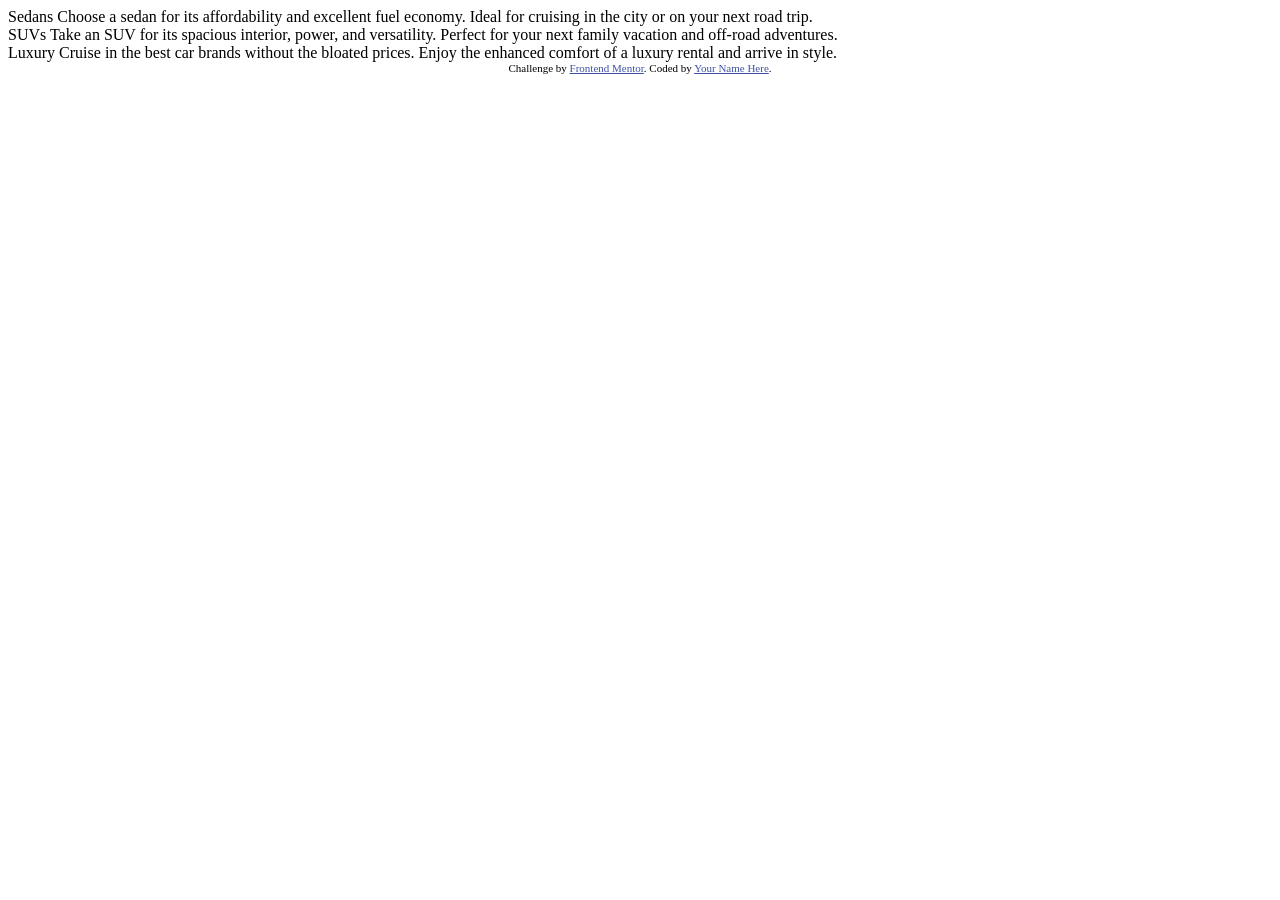
==== index.html @ 95c15b42 "Starter files" ====
<!DOCTYPE html>
<html lang="en">
   <head>
      <meta charset="UTF-8" />
      <meta name="viewport" content="width=device-width, initial-scale=1.0" />
      <!-- displays site properly based on user's device -->

      <link
         rel="icon"
         type="image/png"
         sizes="32x32"
         href="./images/favicon-32x32.png"
      />

      <title>Frontend Mentor | 3-column preview card component</title>

      <!-- Feel free to remove these styles or customise in your own stylesheet 👍 -->
      <style>
         .attribution {
            font-size: 11px;
            text-align: center;
         }
         .attribution a {
            color: hsl(228, 45%, 44%);
         }
      </style>
   </head>
   <body>
      <section>
         <div class="card one">
            Sedans Choose a sedan for its affordability and excellent fuel
            economy. Ideal for cruising in the city or on your next road trip.
         </div>

         <div class="card two">
            SUVs Take an SUV for its spacious interior, power, and versatility.
            Perfect for your next family vacation and off-road adventures.
         </div>

         <div class="card three">
            Luxury Cruise in the best car brands without the bloated prices.
            Enjoy the enhanced comfort of a luxury rental and arrive in style.
         </div>
      </section>

      <div class="attribution">
         Challenge by
         <a href="https://www.frontendmentor.io?ref=challenge" target="_blank"
            >Frontend Mentor</a
         >. Coded by <a href="#">Your Name Here</a>.
      </div>
   </body>
</html>
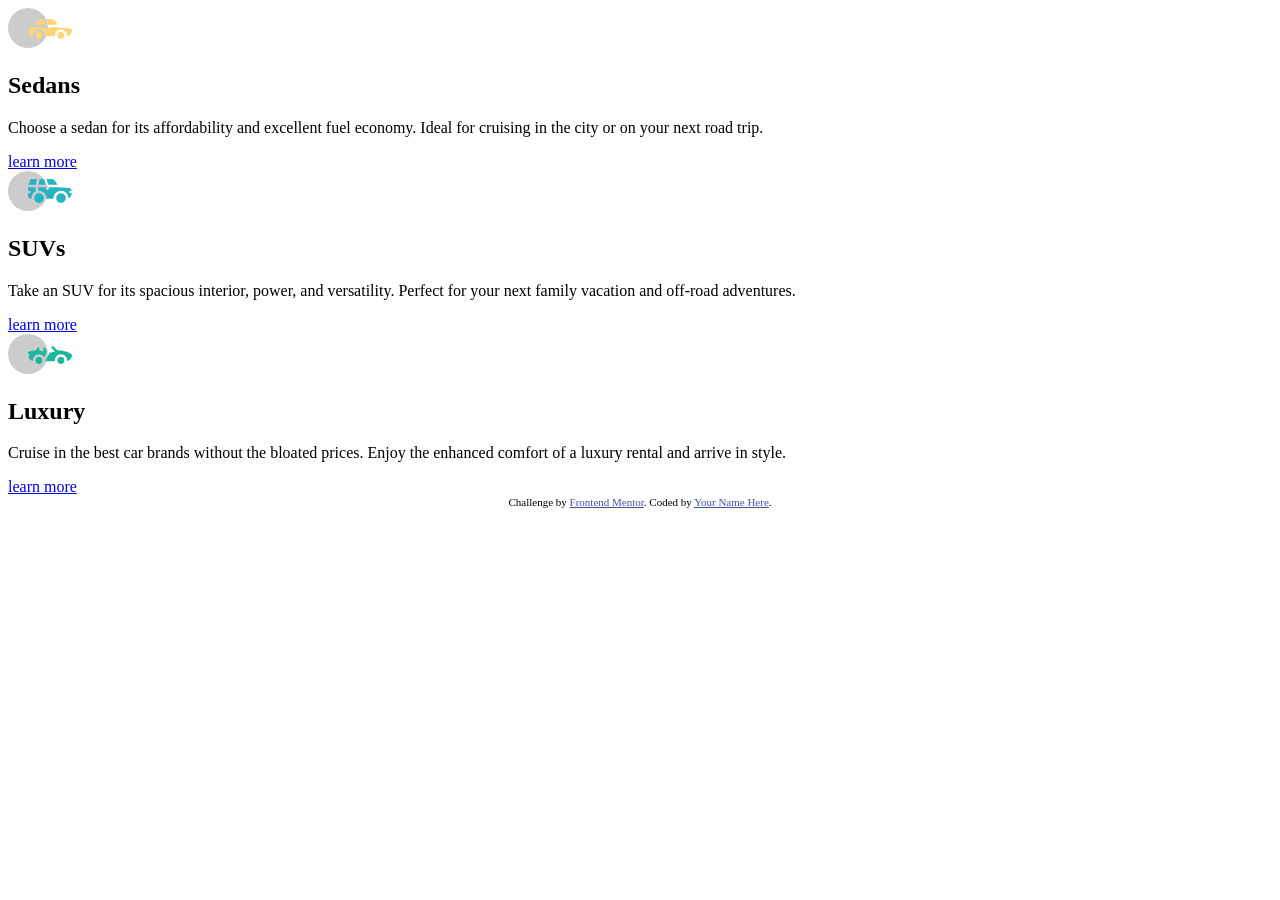
==== commit a2afde1d: "Markup of the cards components is done" ====
--- a/index.html
+++ b/index.html
@@ -3,43 +3,54 @@
    <head>
       <meta charset="UTF-8" />
       <meta name="viewport" content="width=device-width, initial-scale=1.0" />
-      <!-- displays site properly based on user's device -->
-
       <link
          rel="icon"
          type="image/png"
          sizes="32x32"
          href="./images/favicon-32x32.png"
       />
-
       <title>Frontend Mentor | 3-column preview card component</title>
-
-      <!-- Feel free to remove these styles or customise in your own stylesheet 👍 -->
-      <style>
-         .attribution {
-            font-size: 11px;
-            text-align: center;
-         }
-         .attribution a {
-            color: hsl(228, 45%, 44%);
-         }
-      </style>
+      <link rel="stylesheet" href="style.css" />
    </head>
    <body>
-      <section>
-         <div class="card one">
-            Sedans Choose a sedan for its affordability and excellent fuel
-            economy. Ideal for cruising in the city or on your next road trip.
+      <section class="container">
+         <div class="card-one">
+            <img src="/images/icon-sedans.svg" alt="Sedans icon" />
+
+            <h1>Sedans</h1>
+
+            <p>
+               Choose a sedan for its affordability and excellent fuel economy.
+               Ideal for cruising in the city or on your next road trip.
+            </p>
+
+            <a href="#">learn more</a>
          </div>
 
-         <div class="card two">
-            SUVs Take an SUV for its spacious interior, power, and versatility.
-            Perfect for your next family vacation and off-road adventures.
+         <div class="card-two">
+            <img src="/images/icon-suvs.svg" alt="SUVs icon" />
+
+            <h1>SUVs</h1>
+
+            <p>
+               Take an SUV for its spacious interior, power, and versatility.
+               Perfect for your next family vacation and off-road adventures.
+            </p>
+
+            <a href="#">learn more</a>
          </div>
 
-         <div class="card three">
-            Luxury Cruise in the best car brands without the bloated prices.
-            Enjoy the enhanced comfort of a luxury rental and arrive in style.
+         <div class="card-three">
+            <img src="/images/icon-luxury.svg" alt="Luxury icon" />
+
+            <h1>Luxury</h1>
+
+            <p>
+               Cruise in the best car brands without the bloated prices. Enjoy
+               the enhanced comfort of a luxury rental and arrive in style.
+            </p>
+
+            <a href="#">learn more</a>
          </div>
       </section>
 
--- a/style.css
+++ b/style.css
@@ -0,0 +1,7 @@
+.attribution {
+   font-size: 11px;
+   text-align: center;
+}
+.attribution a {
+   color: hsl(228, 45%, 44%);
+}
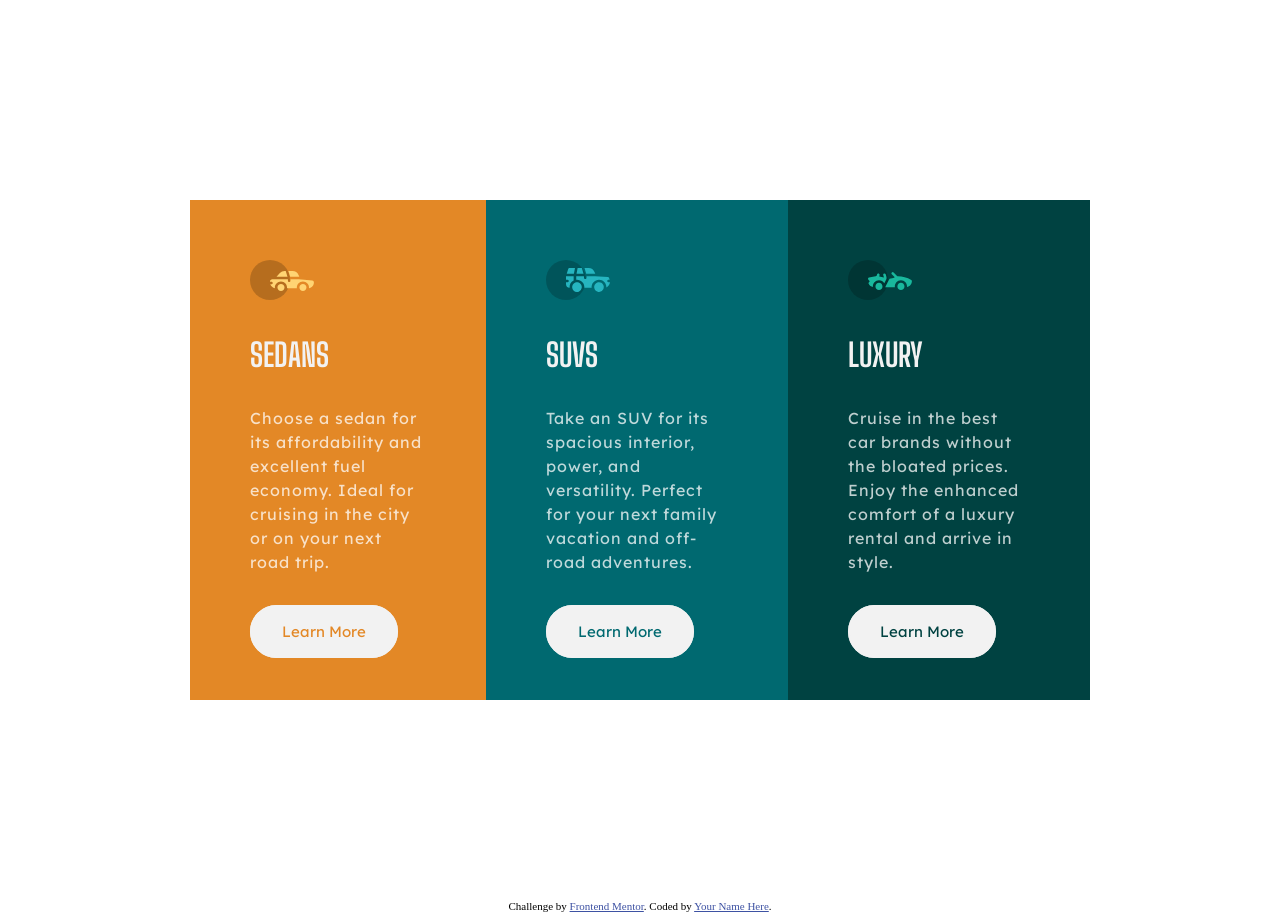
==== commit c62cc164: "Project finished" ====
--- a/index.html
+++ b/index.html
@@ -24,7 +24,9 @@
                Ideal for cruising in the city or on your next road trip.
             </p>
 
-            <a href="#">learn more</a>
+            <div class="btn">
+               <a class="card-link color-one" href="#">learn more</a>
+            </div>
          </div>
 
          <div class="card-two">
@@ -37,7 +39,9 @@
                Perfect for your next family vacation and off-road adventures.
             </p>
 
-            <a href="#">learn more</a>
+            <div class="btn">
+               <a class="card-link color-two" href="#">learn more</a>
+            </div>
          </div>
 
          <div class="card-three">
@@ -50,7 +54,9 @@
                the enhanced comfort of a luxury rental and arrive in style.
             </p>
 
-            <a href="#">learn more</a>
+            <div class="btn">
+               <a class="card-link color-three" href="#">learn more</a>
+            </div>
          </div>
       </section>
 
--- a/style.css
+++ b/style.css
@@ -1,3 +1,108 @@
+/* Font Families */
+@import url('https://fonts.googleapis.com/css2?family=Big+Shoulders+Display:wght@700&family=Lexend+Deca&display=swap');
+
+/* General Styles */
+:root {
+   --bright-orange: hsl(31, 77%, 52%);
+   --dark-cyan: hsl(184, 100%, 22%);
+   --very-dark-cyan: hsl(179, 100%, 13%);
+   --transparent-white: hsla(0, 0%, 100%, 0.75);
+   --light-gray: hsl(0, 0%, 95%);
+}
+
+* {
+   box-sizing: border-box;
+   margin: 0;
+   padding: 0;
+}
+
+body {
+   font-size: 15px;
+}
+
+.container {
+   display: flex;
+   flex-direction: column;
+   height: 100vh;
+   margin: 0 auto;
+   max-width: 900px;
+   width: 90%;
+}
+
+.btn {
+   display: block;
+}
+
+.card-one,
+.card-two,
+.card-three {
+   max-height: 500px;
+   padding: 4em;
+}
+
+.card-one {
+   background-color: var(--bright-orange);
+}
+
+.card-two {
+   background-color: var(--dark-cyan);
+}
+
+.card-three {
+   background-color: var(--very-dark-cyan);
+}
+
+/* Typography */
+
+h1 {
+   color: var(--light-gray);
+   font-family: 'Big Shoulders Display', sans-serif;
+   font-size: 2rem;
+   margin: 1em 0;
+   text-transform: uppercase;
+}
+
+p {
+   color: var(--transparent-white);
+   font-family: 'Lexend Deca', sans-serif;
+   font-size: 1rem;
+   letter-spacing: 1px;
+   line-height: 1.5;
+   margin-bottom: 3em;
+}
+
+.card-link {
+   background: var(--light-gray);
+   border: 2px solid var(--light-gray);
+   border-radius: 50px;
+   font-family: 'Lexend Deca', sans-serif;
+   margin: 1em 0;
+   padding: 1em 2em;
+   text-decoration: none;
+   text-transform: capitalize;
+   transition: background 0.5s ease;
+}
+
+.card-link:hover,
+.card-link:focus {
+   background: transparent;
+   border: 2px solid var(--light-gray);
+   color: var(--transparent-white);
+}
+
+.color-one {
+   color: var(--bright-orange);
+}
+
+.color-two {
+   color: var(--dark-cyan);
+}
+
+.color-three {
+   color: var(--very-dark-cyan);
+}
+
+/* Footer styles */
 .attribution {
    font-size: 11px;
    text-align: center;
@@ -5,3 +110,11 @@
 .attribution a {
    color: hsl(228, 45%, 44%);
 }
+
+@media screen and (min-width: 980px) {
+   .container {
+      flex-direction: row;
+      justify-content: center;
+      align-items: center;
+   }
+}
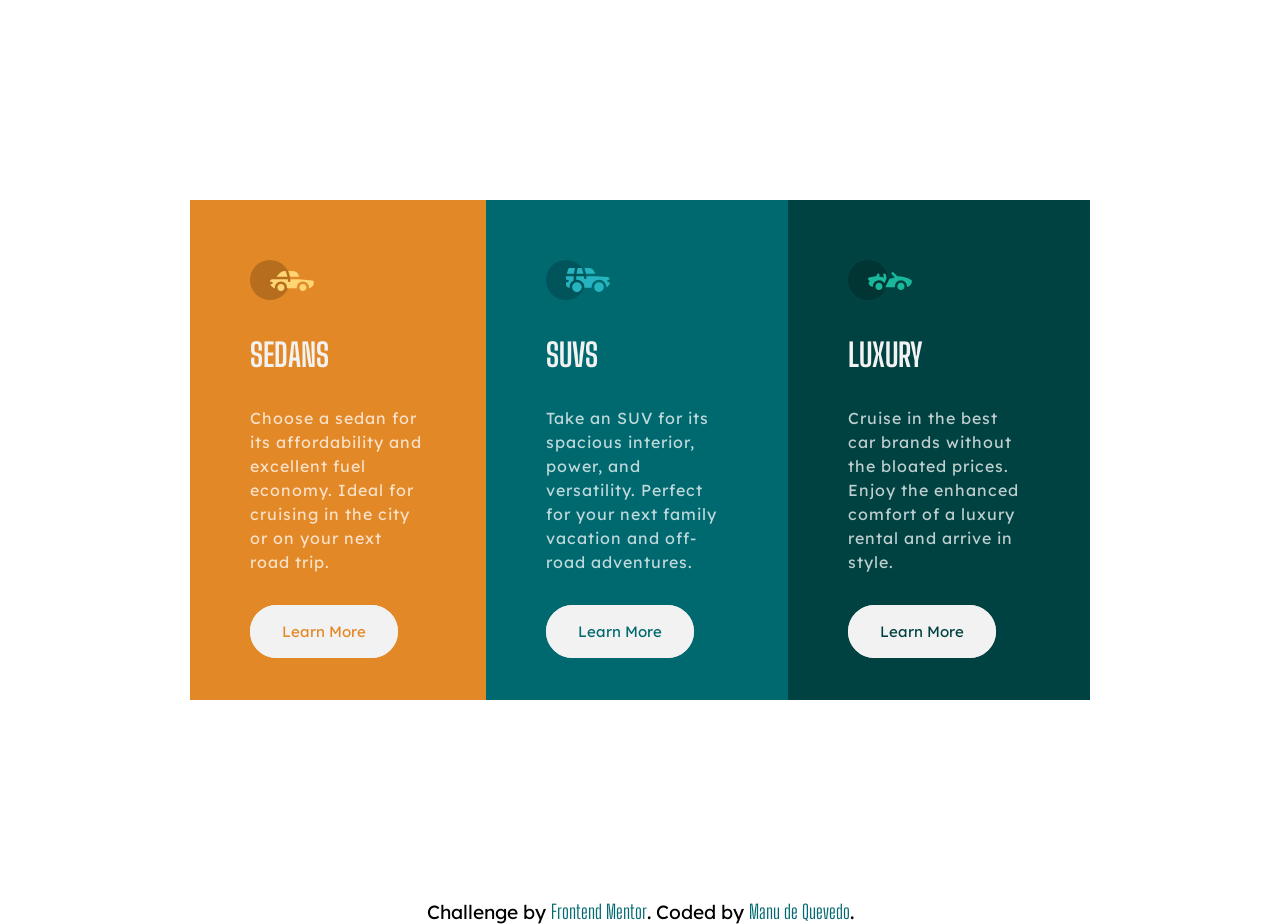
==== commit 5f8f8b0b: "Modified the footer styles and customized it as well" ====
--- a/index.html
+++ b/index.html
@@ -15,7 +15,7 @@
    <body>
       <section class="container">
          <div class="card-one">
-            <img src="/images/icon-sedans.svg" alt="Sedans icon" />
+            <img src="./images/icon-sedans.svg" alt="Sedans icon" />
 
             <h1>Sedans</h1>
 
@@ -30,7 +30,7 @@
          </div>
 
          <div class="card-two">
-            <img src="/images/icon-suvs.svg" alt="SUVs icon" />
+            <img src="./images/icon-suvs.svg" alt="SUVs icon" />
 
             <h1>SUVs</h1>
 
@@ -45,7 +45,7 @@
          </div>
 
          <div class="card-three">
-            <img src="/images/icon-luxury.svg" alt="Luxury icon" />
+            <img src="./images/icon-luxury.svg" alt="Luxury icon" />
 
             <h1>Luxury</h1>
 
@@ -64,7 +64,10 @@
          Challenge by
          <a href="https://www.frontendmentor.io?ref=challenge" target="_blank"
             >Frontend Mentor</a
-         >. Coded by <a href="#">Your Name Here</a>.
+         >. Coded by
+         <a href="https://www.manudequevedo.com" target="_blank"
+            >Manu de Quevedo</a
+         >.
       </div>
    </body>
 </html>
--- a/style.css
+++ b/style.css
@@ -104,11 +104,20 @@
 
 /* Footer styles */
 .attribution {
-   font-size: 11px;
+   font-family: 'Lexend Deca', sans-serif;
+   font-size: 1.2rem;
    text-align: center;
 }
 .attribution a {
-   color: hsl(228, 45%, 44%);
+   color: var(--dark-cyan);
+   font-family: 'Big Shoulders Display', sans-serif;
+   text-decoration: none;
+   transition: color 0.5s ease;
+}
+
+.attribution a:hover,
+.attribution a:focus {
+   color: var(--very-dark-cyan);
 }
 
 @media screen and (min-width: 980px) {
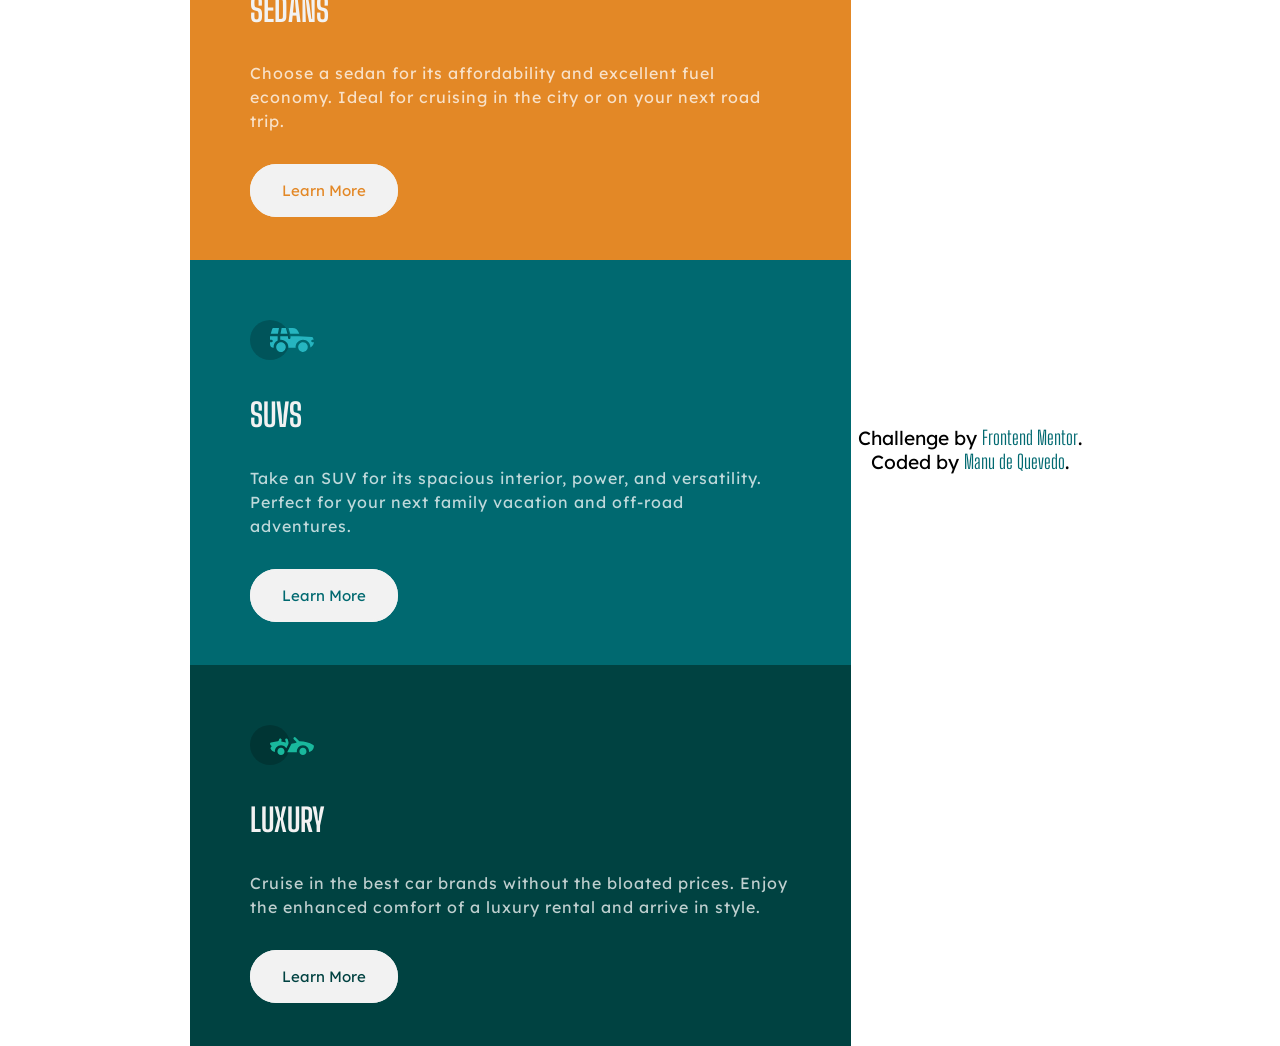
==== commit 9084dbb1: "Fixed issue with footer overlaping card content" ====
--- a/index.html
+++ b/index.html
@@ -13,61 +13,67 @@
       <link rel="stylesheet" href="style.css" />
    </head>
    <body>
-      <section class="container">
-         <div class="card-one">
-            <img src="./images/icon-sedans.svg" alt="Sedans icon" />
+      <div class="container">
+         <div class="cards">
+            <div class="card-one">
+               <img src="./images/icon-sedans.svg" alt="Sedans icon" />
 
-            <h1>Sedans</h1>
+               <h1>Sedans</h1>
 
-            <p>
-               Choose a sedan for its affordability and excellent fuel economy.
-               Ideal for cruising in the city or on your next road trip.
-            </p>
+               <p>
+                  Choose a sedan for its affordability and excellent fuel
+                  economy. Ideal for cruising in the city or on your next road
+                  trip.
+               </p>
 
-            <div class="btn">
-               <a class="card-link color-one" href="#">learn more</a>
+               <div class="btn">
+                  <a class="card-link color-one" href="#">learn more</a>
+               </div>
+            </div>
+
+            <div class="card-two">
+               <img src="./images/icon-suvs.svg" alt="SUVs icon" />
+
+               <h1>SUVs</h1>
+
+               <p>
+                  Take an SUV for its spacious interior, power, and versatility.
+                  Perfect for your next family vacation and off-road adventures.
+               </p>
+
+               <div class="btn">
+                  <a class="card-link color-two" href="#">learn more</a>
+               </div>
+            </div>
+
+            <div class="card-three">
+               <img src="./images/icon-luxury.svg" alt="Luxury icon" />
+
+               <h1>Luxury</h1>
+
+               <p>
+                  Cruise in the best car brands without the bloated prices.
+                  Enjoy the enhanced comfort of a luxury rental and arrive in
+                  style.
+               </p>
+
+               <div class="btn">
+                  <a class="card-link color-three" href="#">learn more</a>
+               </div>
             </div>
          </div>
 
-         <div class="card-two">
-            <img src="./images/icon-suvs.svg" alt="SUVs icon" />
-
-            <h1>SUVs</h1>
-
-            <p>
-               Take an SUV for its spacious interior, power, and versatility.
-               Perfect for your next family vacation and off-road adventures.
-            </p>
-
-            <div class="btn">
-               <a class="card-link color-two" href="#">learn more</a>
-            </div>
-         </div>
-
-         <div class="card-three">
-            <img src="./images/icon-luxury.svg" alt="Luxury icon" />
-
-            <h1>Luxury</h1>
-
-            <p>
-               Cruise in the best car brands without the bloated prices. Enjoy
-               the enhanced comfort of a luxury rental and arrive in style.
-            </p>
-
-            <div class="btn">
-               <a class="card-link color-three" href="#">learn more</a>
-            </div>
-         </div>
-      </section>
-
-      <div class="attribution">
-         Challenge by
-         <a href="https://www.frontendmentor.io?ref=challenge" target="_blank"
-            >Frontend Mentor</a
-         >. Coded by
-         <a href="https://www.manudequevedo.com" target="_blank"
-            >Manu de Quevedo</a
-         >.
+         <footer class="attribution">
+            Challenge by
+            <a
+               href="https://www.frontendmentor.io?ref=challenge"
+               target="_blank"
+               >Frontend Mentor</a
+            >. Coded by
+            <a href="https://www.manudequevedo.com" target="_blank"
+               >Manu de Quevedo</a
+            >.
+         </footer>
       </div>
    </body>
 </html>
